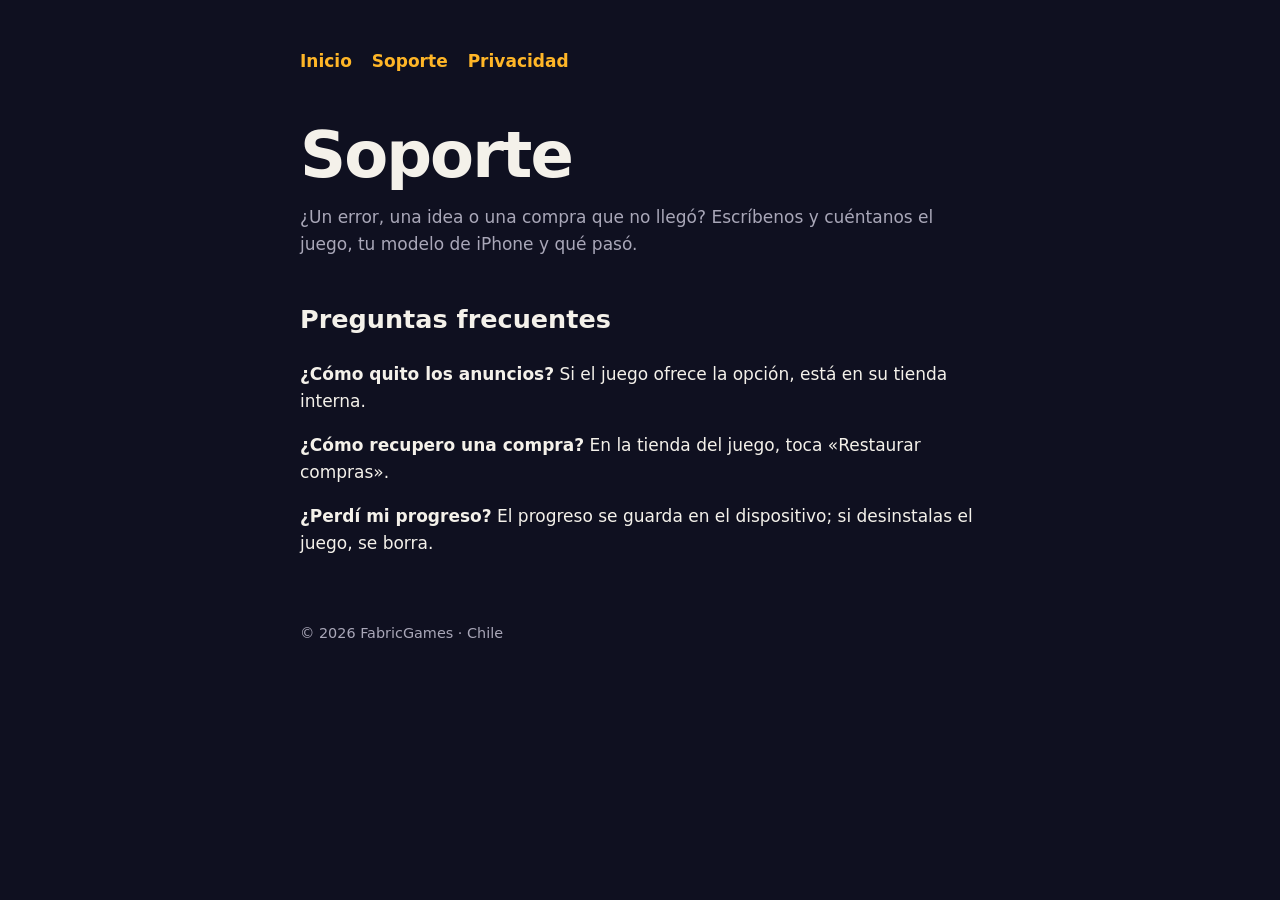
==== soporte.html @ 0d9f205a "Web de FabricGames: portada, privacidad, soporte y app-ads.txt Co-Authored-By: Claude Opus 5.5 <nore" ====
<!doctype html>
<html lang="es">
<head>
<meta charset="utf-8">
<meta name="viewport" content="width=device-width,initial-scale=1">
<title>Soporte · FabricGames</title>
<link rel="stylesheet" href="estilo.css">
</head>
<body><main>
<nav><a href="index.html">Inicio</a><a href="soporte.html">Soporte</a><a href="privacidad.html">Privacidad</a></nav>
<h1>Soporte</h1>
<p class="muted">¿Un error, una idea o una compra que no llegó? Escríbenos y cuéntanos el juego, tu modelo de iPhone y qué pasó.</p>
<!--FORMULARIO-->
<h2>Preguntas frecuentes</h2>
<p><strong>¿Cómo quito los anuncios?</strong> Si el juego ofrece la opción, está en su tienda interna.</p>
<p><strong>¿Cómo recupero una compra?</strong> En la tienda del juego, toca «Restaurar compras».</p>
<p><strong>¿Perdí mi progreso?</strong> El progreso se guarda en el dispositivo; si desinstalas el juego, se borra.</p>
<footer>© 2026 FabricGames · Chile</footer>
</main></body>
</html>
---- estilo.css ----
:root{--bg:#0f1020;--fg:#f4f1ea;--muted:#a9a7b8;--acento:#ffb627}
*{box-sizing:border-box}
body{margin:0;font:17px/1.6 system-ui,-apple-system,"Segoe UI",sans-serif;background:var(--bg);color:var(--fg)}
main{max-width:720px;margin:0 auto;padding:48px 20px 80px}
a{color:var(--acento)}
h1{font-size:clamp(2.4rem,8vw,4rem);line-height:1;margin:0 0 12px;letter-spacing:-.03em}
h2{margin-top:40px}
nav{display:flex;gap:20px;margin-bottom:48px;font-weight:600}
nav a{text-decoration:none}
.muted{color:var(--muted)}
footer{margin-top:64px;color:var(--muted);font-size:.9rem}
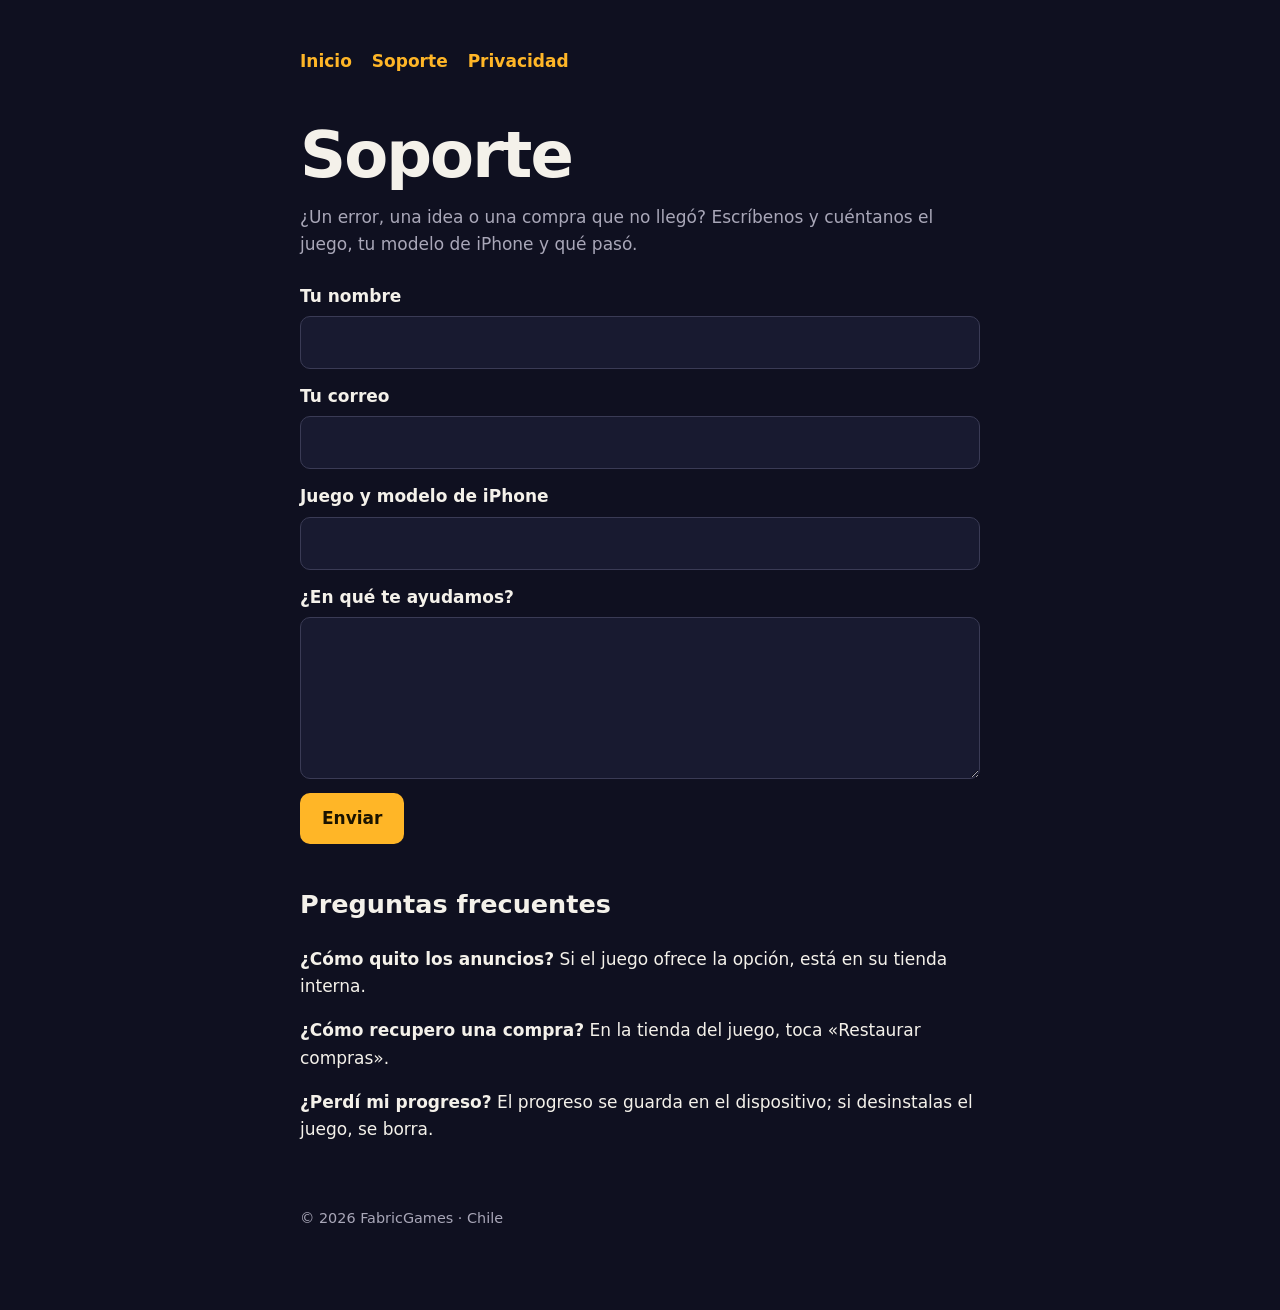
==== commit c1f0b96b: "Soporte: formulario de contacto de Supertools Co-Authored-By: Claude Opus 5.5 <noreply@anthropic.com" ====
--- a/soporte.html
+++ b/soporte.html
@@ -10,7 +10,16 @@
 <nav><a href="index.html">Inicio</a><a href="soporte.html">Soporte</a><a href="privacidad.html">Privacidad</a></nav>
 <h1>Soporte</h1>
 <p class="muted">¿Un error, una idea o una compra que no llegó? Escríbenos y cuéntanos el juego, tu modelo de iPhone y qué pasó.</p>
-<!--FORMULARIO-->
+<form class="form" action="https://api.supertools.cl/api/v1/hosting-public/forms/a8946428-4499-47b8-b48e-18ddaac1373a" method="POST">
+  <label>Tu nombre <input name="nombre" required></label>
+  <label>Tu correo <input name="email" type="email" required></label>
+  <label>Juego y modelo de iPhone <input name="juego"></label>
+  <label>¿En qué te ayudamos? <textarea name="mensaje" rows="5" required></textarea></label>
+  <input name="_gotcha" style="display:none" tabindex="-1" autocomplete="off">
+  <button type="submit">Enviar</button>
+</form>
+<p id="ok" class="muted" hidden>✅ Mensaje enviado. Te responderemos pronto.</p>
+<script>if(location.search.includes('enviado=1'))document.getElementById('ok').hidden=false</script>
 <h2>Preguntas frecuentes</h2>
 <p><strong>¿Cómo quito los anuncios?</strong> Si el juego ofrece la opción, está en su tienda interna.</p>
 <p><strong>¿Cómo recupero una compra?</strong> En la tienda del juego, toca «Restaurar compras».</p>
--- a/estilo.css
+++ b/estilo.css
@@ -8,4 +8,8 @@
 nav{display:flex;gap:20px;margin-bottom:48px;font-weight:600}
 nav a{text-decoration:none}
 .muted{color:var(--muted)}
+.form{display:grid;gap:14px;margin:24px 0}
+.form label{display:grid;gap:6px;font-weight:600}
+.form input,.form textarea{font:inherit;padding:12px;border-radius:10px;border:1px solid #3a3b55;background:#181a30;color:var(--fg)}
+.form button{justify-self:start;font:inherit;font-weight:700;padding:12px 22px;border:0;border-radius:10px;background:var(--acento);color:#1a1300;cursor:pointer}
 footer{margin-top:64px;color:var(--muted);font-size:.9rem}
